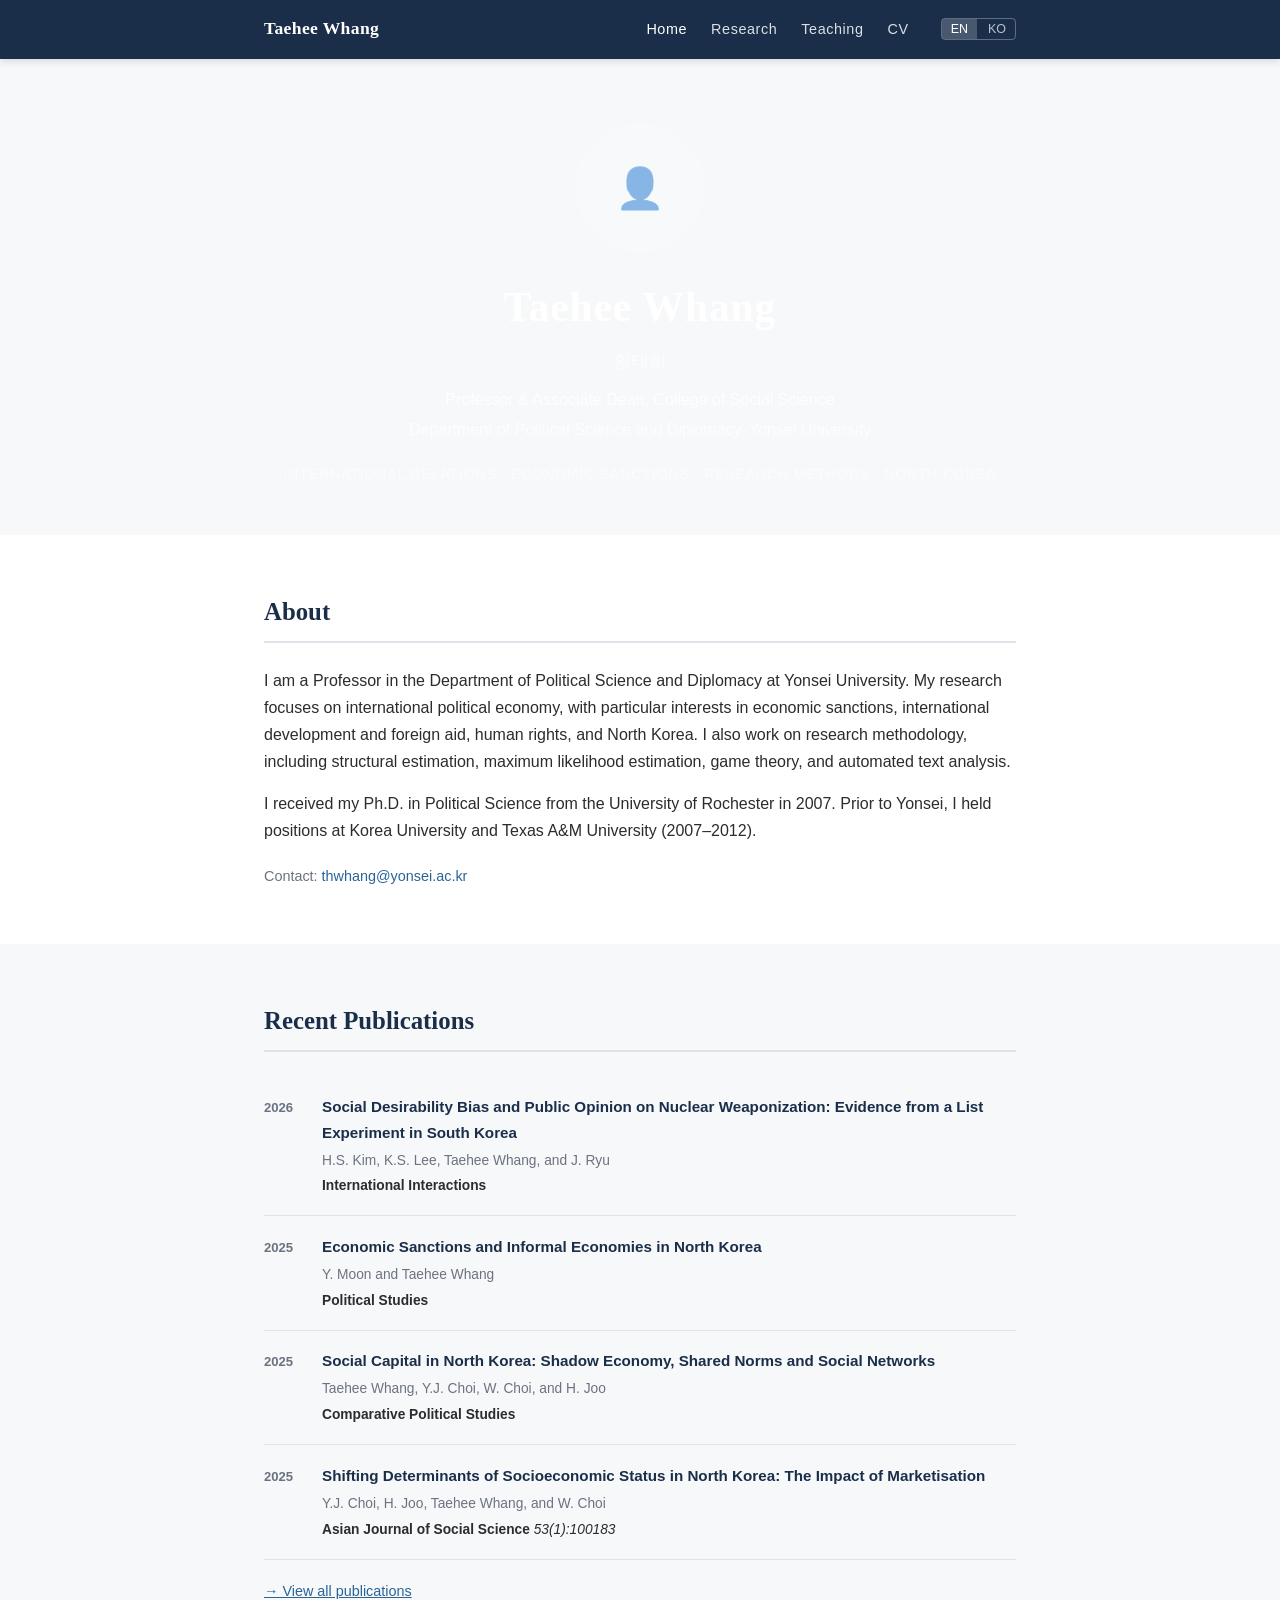
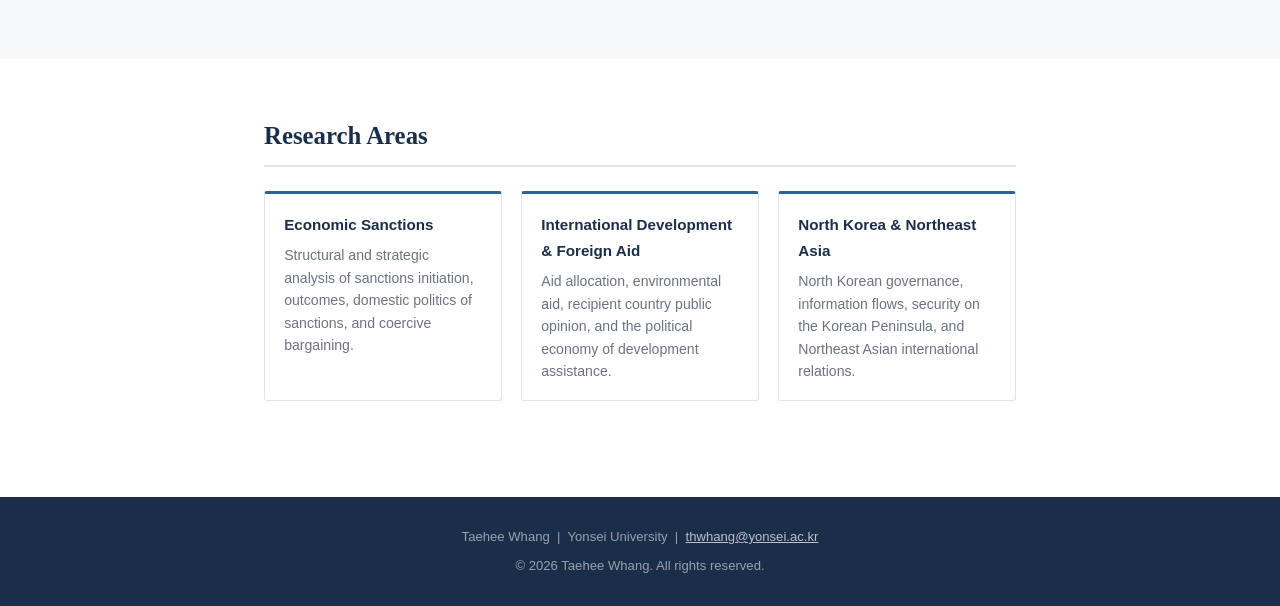
==== index.html @ 81ec9a00 "Initial commit: personal academic homepage" ====
<!DOCTYPE html>
<html lang="en">
<head>
  <meta charset="UTF-8" />
  <meta name="viewport" content="width=device-width, initial-scale=1.0" />
  <title>Taehee Whang | 황태희</title>
  <meta name="description" content="Taehee Whang — Associate Professor, Yonsei University. Research in economic sanctions, international development, and North Korea." />
  <link rel="stylesheet" href="css/style.css" />
</head>
<body>

<!-- HEADER -->
<header>
  <div class="container">
    <a class="site-name" href="index.html">Taehee Whang</a>
    <nav>
      <a href="index.html" class="active"
         data-en="Home" data-ko="홈">Home</a>
      <a href="research.html"
         data-en="Research" data-ko="연구">Research</a>
      <a href="teaching.html"
         data-en="Teaching" data-ko="강의">Teaching</a>
      <a href="cv.html"
         data-en="CV" data-ko="CV">CV</a>
      <div class="lang-toggle">
        <button class="lang-btn active" data-lang="en">EN</button>
        <button class="lang-btn" data-lang="ko">KO</button>
      </div>
    </nav>
  </div>
</header>

<!-- HERO -->
<section class="hero">
  <div class="container">
    <img class="hero-photo"
         src="https://fis.yonsei.ac.kr/profileImg/thumb_faba724e2a441b94d15f805f0c31ef0d.png"
         alt="Taehee Whang"
         onerror="this.style.display='none';this.nextElementSibling.style.display='flex';" />
    <div class="hero-photo-placeholder" style="display:none;">👤</div>
    <h1 data-en="Taehee Whang" data-ko="황태희">Taehee Whang</h1>
    <p class="name-sub" data-en="황태희" data-ko="Taehee Whang">황태희</p>
    <p class="position"
       data-en="Professor &amp; Associate Dean, College of Social Science"
       data-ko="교수 · 사회과학대학 부학장">Professor &amp; Associate Dean, College of Social Science</p>
    <p class="university"
       data-en="Department of Political Science and Diplomacy, Yonsei University"
       data-ko="연세대학교 정치외교학과">Department of Political Science and Diplomacy, Yonsei University</p>
    <p class="tagline"
       data-en="International Relations · Economic Sanctions · Research Methods · North Korea"
       data-ko="국제관계론 · 경제제재 · 연구방법론 · 북한">
       International Relations · Economic Sanctions · Research Methods · North Korea
    </p>
  </div>
</section>

<!-- ABOUT -->
<section id="about">
  <div class="container">
    <h2 data-en="About" data-ko="소개">About</h2>
    <div class="about-text">
      <p data-en="I am a Professor in the Department of Political Science and Diplomacy at Yonsei University. My research focuses on international political economy, with particular interests in economic sanctions, international development and foreign aid, human rights, and North Korea. I also work on research methodology, including structural estimation, maximum likelihood estimation, game theory, and automated text analysis."
         data-ko="연세대학교 정치외교학과 교수입니다. 주요 연구 분야는 국제정치경제로, 경제제재, 국제개발과 대외원조, 인권, 그리고 북한 문제에 집중합니다. 연구방법론 측면에서는 구조적 추정, 최대우도법, 게임이론, 자동화 텍스트 분석 등을 활용합니다.">
        I am a Professor in the Department of Political Science and Diplomacy at Yonsei University. My research focuses on international political economy, with particular interests in economic sanctions, international development and foreign aid, human rights, and North Korea. I also work on research methodology, including structural estimation, maximum likelihood estimation, game theory, and automated text analysis.
      </p>
      <p data-en="I received my Ph.D. in Political Science from the University of Rochester in 2007. Prior to Yonsei, I held positions at Korea University and Texas A&amp;M University (2007–2012)."
         data-ko="2007년 로체스터대학교에서 정치학 박사학위를 취득하였습니다. 연세대 부임 전에는 고려대학교와 텍사스A&amp;M 대학교(2007–2012)에서 교수직을 역임하였습니다.">
        I received my Ph.D. in Political Science from the University of Rochester in 2007. Prior to Yonsei, I held positions at Korea University and Texas A&amp;M University (2007–2012).
      </p>
    </div>
    <p class="contact-line">
      <span data-en="Contact:" data-ko="연락처:">Contact:</span>
      <a href="mailto:thwhang@yonsei.ac.kr">thwhang@yonsei.ac.kr</a>
    </p>
  </div>
</section>

<!-- RECENT PUBLICATIONS (preview) -->
<section id="publications-preview">
  <div class="container">
    <h2 data-en="Recent Publications" data-ko="최근 논문">Recent Publications</h2>
    <ul class="pub-list" id="recent-pubs"></ul>
    <p style="margin-top:1.2rem; font-size:0.9rem;">
      <a href="research.html" style="color:var(--accent);"
         data-en="→ View all publications"
         data-ko="→ 전체 논문 보기">→ View all publications</a>
    </p>
  </div>
</section>

<!-- RESEARCH AREAS (brief) -->
<section id="interests">
  <div class="container">
    <h2 data-en="Research Areas" data-ko="연구 분야">Research Areas</h2>
    <div class="research-areas" id="area-cards"></div>
  </div>
</section>

<!-- FOOTER -->
<footer>
  <div class="container">
    <p>Taehee Whang &nbsp;|&nbsp; Yonsei University &nbsp;|&nbsp;
       <a href="mailto:thwhang@yonsei.ac.kr">thwhang@yonsei.ac.kr</a></p>
    <p style="margin-top:0.4rem;">
      &copy; <span id="year"></span> Taehee Whang. All rights reserved.
    </p>
  </div>
</footer>

<script src="data/publications.js"></script>
<script src="data/content.js"></script>
<script src="js/lang.js"></script>
<script>
  document.getElementById('year').textContent = new Date().getFullYear();

  function renderPublications() {
    const c = content[currentLang];
    const recent = publications
      .filter(p => p.type === 'article')
      .sort((a, b) => b.year - a.year)
      .slice(0, 4);

    document.getElementById('recent-pubs').innerHTML = recent.map(p => `
      <li class="pub-item">
        <span class="pub-year">${p.year}</span>
        <div class="pub-body">
          <div class="pub-title">${p.title}</div>
          <div class="pub-authors">${p.authors}</div>
          <div class="pub-venue"><em>${p.journal}</em>${p.volume ? ' ' + p.volume : ''}${p.pages ? ':' + p.pages : ''}</div>
        </div>
      </li>`).join('');
  }

  function renderResearch() {
    const c = content[currentLang];
    document.getElementById('area-cards').innerHTML = c.research.areas.map(a => `
      <div class="area-card">
        <h3>${a.title}</h3>
        <p>${a.desc}</p>
      </div>`).join('');
  }
</script>
</body>
</html>
---- css/style.css ----
/* ===== RESET & BASE ===== */
*, *::before, *::after { box-sizing: border-box; margin: 0; padding: 0; }

:root {
  --navy: #1a2e4a;
  --accent: #2a6496;
  --light-gray: #f7f8fa;
  --border: #e0e4ea;
  --text: #2c2c2c;
  --muted: #6b7280;
  --max-w: 800px;
  --serif: "Georgia", "Times New Roman", serif;
  --sans: "Helvetica Neue", Arial, sans-serif;
}

html { scroll-behavior: smooth; }

body {
  font-family: var(--sans);
  color: var(--text);
  line-height: 1.7;
  background: #fff;
  font-size: 16px;
}

/* ===== LAYOUT ===== */
.container {
  max-width: var(--max-w);
  margin: 0 auto;
  padding: 0 1.5rem;
}

section { padding: 3.5rem 0; }

section:nth-child(even) { background: var(--light-gray); }

/* ===== HEADER / NAV ===== */
header {
  position: sticky;
  top: 0;
  z-index: 100;
  background: var(--navy);
  color: #fff;
  padding: 0.9rem 0;
  box-shadow: 0 2px 8px rgba(0,0,0,0.15);
}

header .container {
  display: flex;
  justify-content: space-between;
  align-items: center;
  flex-wrap: wrap;
  gap: 0.5rem;
}

.site-name {
  font-family: var(--serif);
  font-size: 1.1rem;
  font-weight: bold;
  color: #fff;
  text-decoration: none;
  letter-spacing: 0.02em;
}

nav { display: flex; align-items: center; gap: 1.5rem; flex-wrap: wrap; }

nav a {
  color: rgba(255,255,255,0.85);
  text-decoration: none;
  font-size: 0.9rem;
  letter-spacing: 0.04em;
  transition: color 0.2s;
}

nav a:hover, nav a.active { color: #fff; }

.lang-toggle {
  display: flex;
  gap: 2px;
  border: 1px solid rgba(255,255,255,0.3);
  border-radius: 4px;
  overflow: hidden;
  margin-left: 0.5rem;
}

.lang-btn {
  background: transparent;
  border: none;
  color: rgba(255,255,255,0.7);
  font-size: 0.78rem;
  padding: 3px 9px;
  cursor: pointer;
  transition: background 0.2s, color 0.2s;
}

.lang-btn.active {
  background: rgba(255,255,255,0.2);
  color: #fff;
}

/* ===== HERO ===== */
.hero {
  background: var(--navy);
  color: #fff;
  padding: 4rem 0 3rem;
  text-align: center;
}

.hero h1 {
  font-family: var(--serif);
  font-size: 2.6rem;
  font-weight: bold;
  letter-spacing: 0.02em;
  margin-bottom: 0.25rem;
}

.hero .name-sub {
  font-size: 1.1rem;
  color: rgba(255,255,255,0.65);
  margin-bottom: 0.6rem;
}

.hero .position {
  font-size: 1rem;
  color: rgba(255,255,255,0.85);
  margin-bottom: 0.2rem;
}

.hero .university {
  font-size: 1rem;
  color: rgba(255,255,255,0.75);
  margin-bottom: 1.2rem;
}

.hero .tagline {
  font-size: 0.88rem;
  color: rgba(255,255,255,0.6);
  letter-spacing: 0.06em;
  text-transform: uppercase;
}

.hero-photo {
  width: 130px;
  height: 130px;
  border-radius: 50%;
  object-fit: cover;
  border: 3px solid rgba(255,255,255,0.3);
  margin-bottom: 1.2rem;
}

.hero-photo-placeholder {
  width: 130px;
  height: 130px;
  border-radius: 50%;
  background: rgba(255,255,255,0.15);
  display: flex;
  align-items: center;
  justify-content: center;
  margin: 0 auto 1.2rem;
  font-size: 2.5rem;
  color: rgba(255,255,255,0.5);
}

/* ===== SECTION HEADINGS ===== */
h2 {
  font-family: var(--serif);
  font-size: 1.55rem;
  color: var(--navy);
  margin-bottom: 1.5rem;
  padding-bottom: 0.5rem;
  border-bottom: 2px solid var(--border);
}

h3 {
  font-size: 1.05rem;
  color: var(--navy);
  margin-bottom: 0.5rem;
}

/* ===== ABOUT ===== */
.about-text p { margin-bottom: 0.9rem; color: var(--text); }

.contact-line {
  margin-top: 1.2rem;
  font-size: 0.9rem;
  color: var(--muted);
}

.contact-line a { color: var(--accent); text-decoration: none; }
.contact-line a:hover { text-decoration: underline; }

/* ===== RESEARCH AREAS ===== */
.research-areas {
  display: grid;
  grid-template-columns: repeat(auto-fit, minmax(220px, 1fr));
  gap: 1.2rem;
  margin: 1.5rem 0 2.5rem;
}

.area-card {
  background: #fff;
  border: 1px solid var(--border);
  border-top: 3px solid var(--accent);
  padding: 1.1rem 1.2rem;
  border-radius: 3px;
}

.area-card h3 { font-size: 0.95rem; margin-bottom: 0.4rem; }

.area-card p { font-size: 0.88rem; color: var(--muted); line-height: 1.6; }

/* ===== PUBLICATIONS ===== */
.pub-filters {
  display: flex;
  gap: 0.5rem;
  margin-bottom: 1.5rem;
  flex-wrap: wrap;
}

.filter-btn {
  background: var(--light-gray);
  border: 1px solid var(--border);
  padding: 4px 14px;
  border-radius: 20px;
  font-size: 0.85rem;
  cursor: pointer;
  color: var(--muted);
  transition: all 0.15s;
}

.filter-btn.active, .filter-btn:hover {
  background: var(--accent);
  border-color: var(--accent);
  color: #fff;
}

.pub-list { list-style: none; }

.pub-item {
  padding: 1.1rem 0;
  border-bottom: 1px solid var(--border);
  display: flex;
  gap: 1rem;
  align-items: flex-start;
}

.pub-year {
  min-width: 42px;
  font-size: 0.82rem;
  color: var(--muted);
  font-weight: bold;
  padding-top: 3px;
}

.pub-body { flex: 1; }

.pub-title {
  font-size: 0.95rem;
  color: var(--navy);
  font-weight: 600;
  margin-bottom: 0.2rem;
}

.pub-authors {
  font-size: 0.86rem;
  color: var(--muted);
  margin-bottom: 0.15rem;
}

.pub-venue {
  font-size: 0.86rem;
  color: var(--text);
  font-style: italic;
}

.pub-venue em { font-style: normal; font-weight: 600; }

.pub-links { margin-top: 0.4rem; }

.pub-link {
  font-size: 0.78rem;
  color: var(--accent);
  text-decoration: none;
  margin-right: 0.7rem;
  border: 1px solid var(--accent);
  padding: 1px 7px;
  border-radius: 3px;
  transition: all 0.15s;
}

.pub-link:hover {
  background: var(--accent);
  color: #fff;
}

.pub-badge {
  display: inline-block;
  font-size: 0.72rem;
  padding: 1px 7px;
  border-radius: 3px;
  margin-left: 0.4rem;
  vertical-align: middle;
}

.badge-working {
  background: #fff3cd;
  color: #856404;
  border: 1px solid #ffc107;
}

.badge-korean {
  background: #e8f4fd;
  color: #1a5276;
  border: 1px solid #85c1e9;
}

/* ===== TEACHING ===== */
.course-group { margin-bottom: 2rem; }

.course-level {
  font-size: 0.78rem;
  font-weight: bold;
  text-transform: uppercase;
  letter-spacing: 0.08em;
  color: var(--accent);
  margin-bottom: 0.6rem;
}

.course-list { list-style: none; }

.course-list li {
  padding: 0.45rem 0;
  border-bottom: 1px solid var(--border);
  font-size: 0.93rem;
  color: var(--text);
}

.course-list li:last-child { border-bottom: none; }

/* ===== CV PAGE ===== */
.cv-section { margin-bottom: 2.5rem; }

.cv-section h3 {
  font-size: 0.78rem;
  font-weight: bold;
  text-transform: uppercase;
  letter-spacing: 0.08em;
  color: var(--accent);
  margin-bottom: 1rem;
}

.cv-entry {
  display: flex;
  gap: 1.2rem;
  padding: 0.55rem 0;
  border-bottom: 1px solid var(--border);
  font-size: 0.92rem;
}

.cv-entry:last-child { border-bottom: none; }

.cv-period {
  min-width: 80px;
  color: var(--muted);
  font-size: 0.85rem;
  padding-top: 2px;
}

.cv-detail { flex: 1; }

.cv-role { font-weight: 600; color: var(--navy); }

.cv-place { color: var(--muted); font-size: 0.87rem; }

.cv-download-btn {
  display: inline-block;
  background: var(--accent);
  color: #fff;
  padding: 0.6rem 1.4rem;
  border-radius: 3px;
  text-decoration: none;
  font-size: 0.9rem;
  margin-bottom: 2rem;
  transition: background 0.15s;
}

.cv-download-btn:hover { background: var(--navy); }

/* ===== PAGE HERO (inner pages) ===== */
.page-hero {
  background: var(--navy);
  color: #fff;
  padding: 2rem 0;
  text-align: center;
}

.page-hero h1 {
  font-family: var(--serif);
  font-size: 1.8rem;
  font-weight: bold;
}

/* ===== FOOTER ===== */
footer {
  background: var(--navy);
  color: rgba(255,255,255,0.55);
  text-align: center;
  padding: 1.8rem 0;
  font-size: 0.82rem;
}

footer a { color: rgba(255,255,255,0.7); }

/* ===== RESPONSIVE ===== */
@media (max-width: 600px) {
  .hero h1 { font-size: 1.9rem; }
  header .container { flex-direction: column; align-items: flex-start; }
  nav { gap: 1rem; }
  .pub-item { flex-direction: column; gap: 0.3rem; }
  .pub-year { min-width: auto; }
}
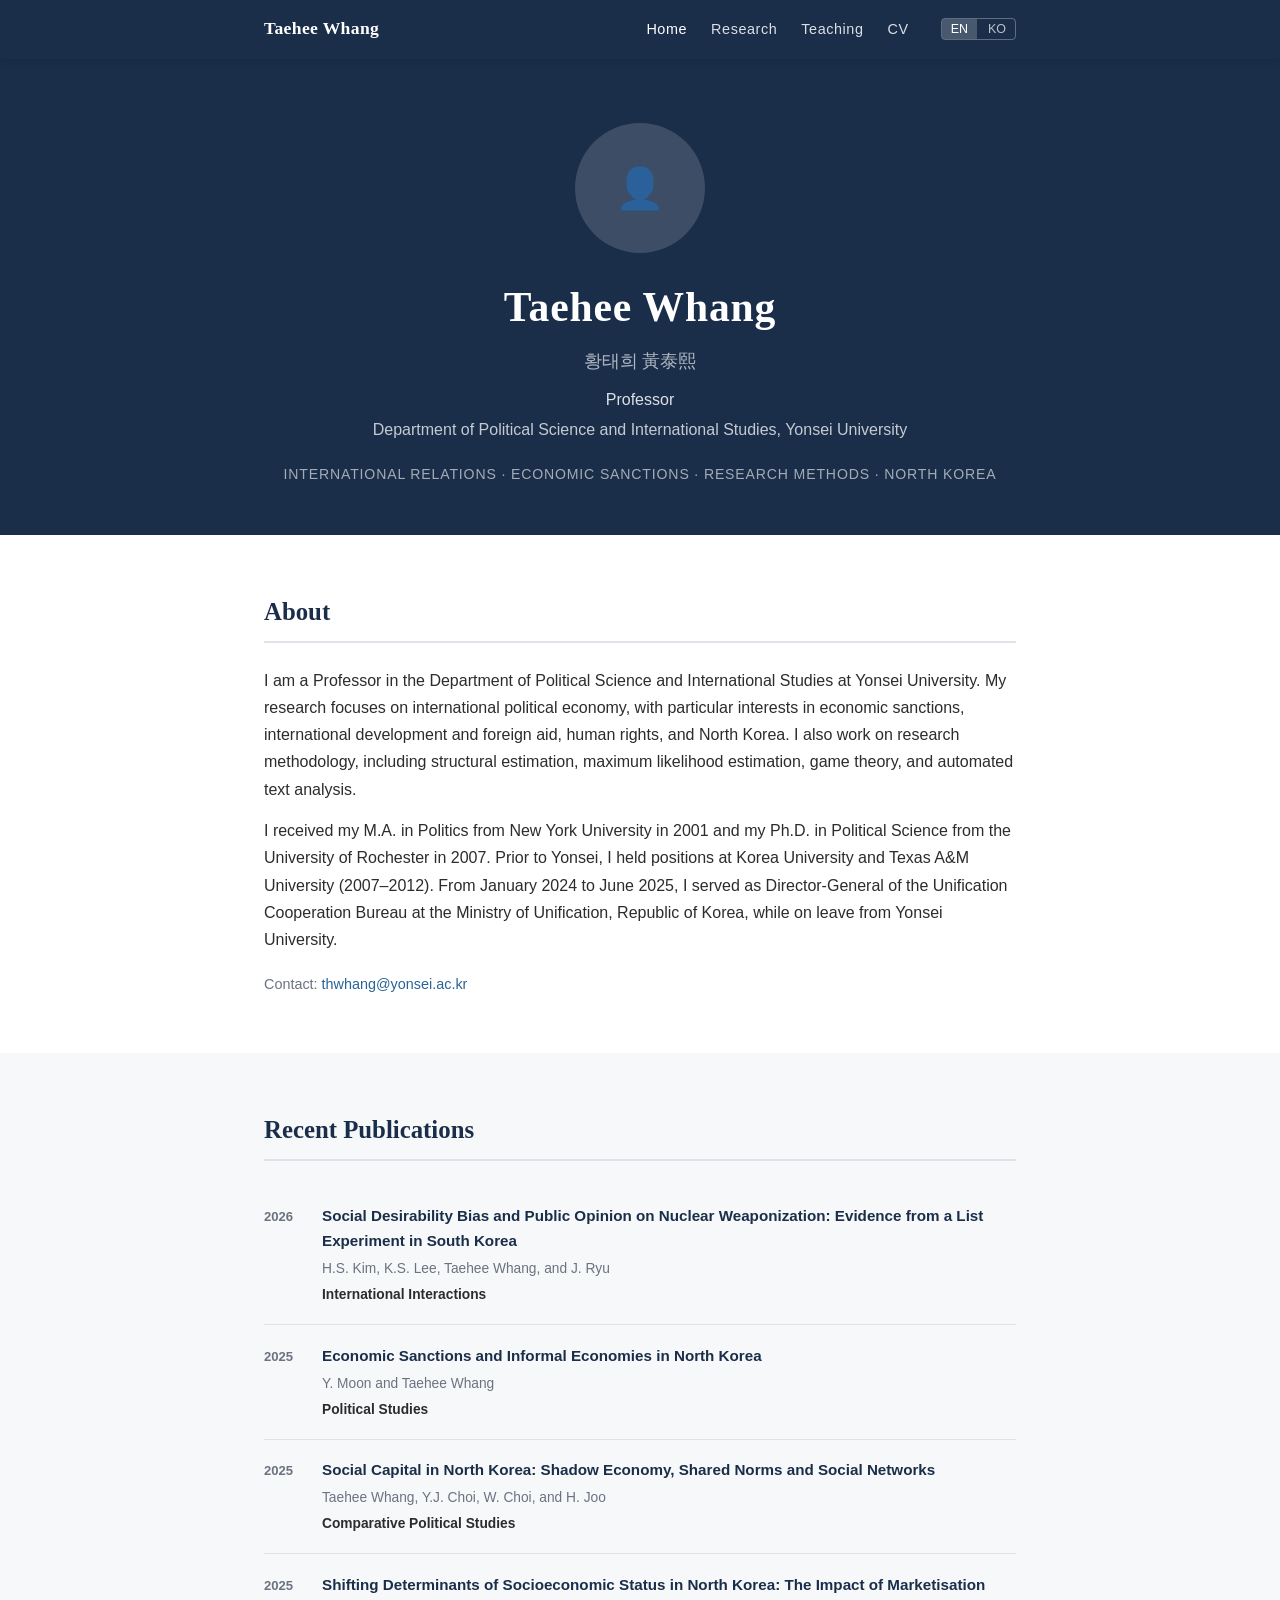
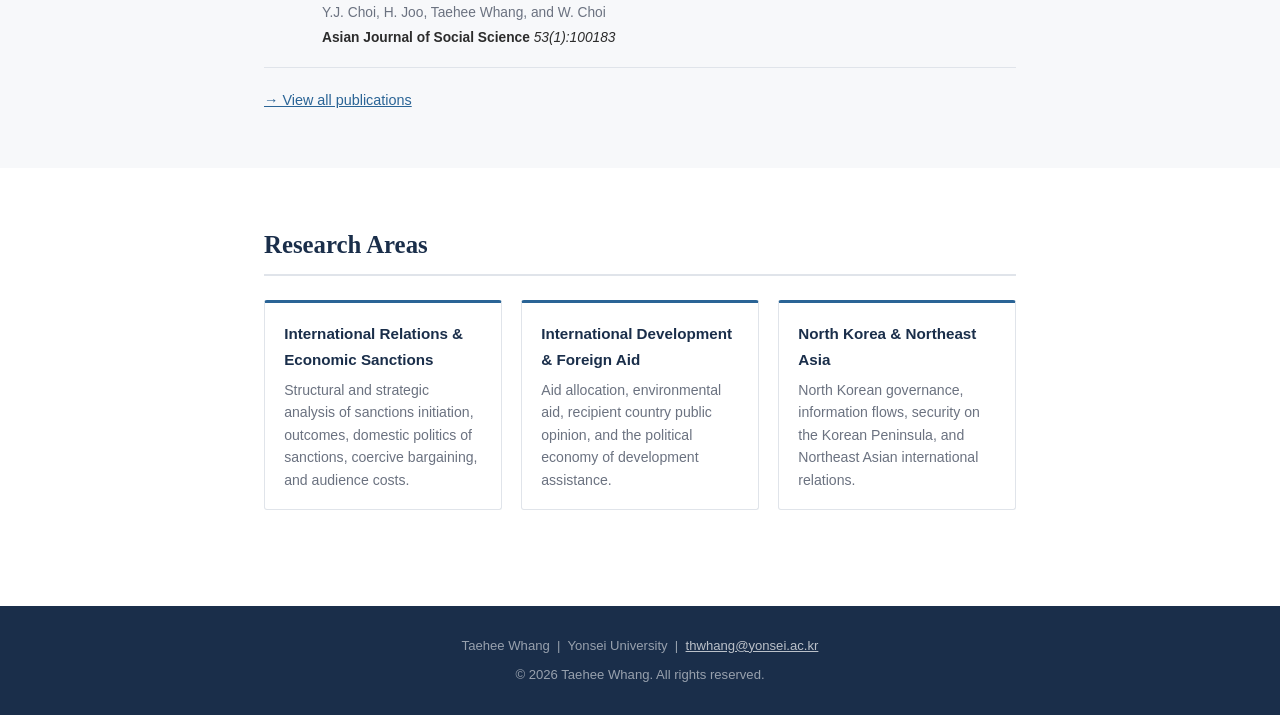
==== commit e9c0158c: "Update homepage content and fix hero visibility" ====
--- a/index.html
+++ b/index.html
@@ -38,17 +38,17 @@
          alt="Taehee Whang"
          onerror="this.style.display='none';this.nextElementSibling.style.display='flex';" />
     <div class="hero-photo-placeholder" style="display:none;">👤</div>
-    <h1 data-en="Taehee Whang" data-ko="황태희">Taehee Whang</h1>
-    <p class="name-sub" data-en="황태희" data-ko="Taehee Whang">황태희</p>
+    <h1 data-en="Taehee Whang" data-ko="황태희 黃泰熙">Taehee Whang</h1>
+    <p class="name-sub" data-en="황태희 黃泰熙" data-ko="Taehee Whang">황태희 黃泰熙</p>
     <p class="position"
-       data-en="Professor &amp; Associate Dean, College of Social Science"
-       data-ko="교수 · 사회과학대학 부학장">Professor &amp; Associate Dean, College of Social Science</p>
+       data-en="Professor"
+       data-ko="교수">Professor</p>
     <p class="university"
-       data-en="Department of Political Science and Diplomacy, Yonsei University"
-       data-ko="연세대학교 정치외교학과">Department of Political Science and Diplomacy, Yonsei University</p>
+       data-en="Department of Political Science and International Studies, Yonsei University"
+       data-ko="연세대학교 정치외교학과">Department of Political Science and International Studies, Yonsei University</p>
     <p class="tagline"
        data-en="International Relations · Economic Sanctions · Research Methods · North Korea"
-       data-ko="국제관계론 · 경제제재 · 연구방법론 · 북한">
+       data-ko="국제정치 · 경제제재 · 연구방법론 · 북한과 통일">
        International Relations · Economic Sanctions · Research Methods · North Korea
     </p>
   </div>
@@ -59,13 +59,13 @@
   <div class="container">
     <h2 data-en="About" data-ko="소개">About</h2>
     <div class="about-text">
-      <p data-en="I am a Professor in the Department of Political Science and Diplomacy at Yonsei University. My research focuses on international political economy, with particular interests in economic sanctions, international development and foreign aid, human rights, and North Korea. I also work on research methodology, including structural estimation, maximum likelihood estimation, game theory, and automated text analysis."
-         data-ko="연세대학교 정치외교학과 교수입니다. 주요 연구 분야는 국제정치경제로, 경제제재, 국제개발과 대외원조, 인권, 그리고 북한 문제에 집중합니다. 연구방법론 측면에서는 구조적 추정, 최대우도법, 게임이론, 자동화 텍스트 분석 등을 활용합니다.">
-        I am a Professor in the Department of Political Science and Diplomacy at Yonsei University. My research focuses on international political economy, with particular interests in economic sanctions, international development and foreign aid, human rights, and North Korea. I also work on research methodology, including structural estimation, maximum likelihood estimation, game theory, and automated text analysis.
+      <p data-en="I am a Professor in the Department of Political Science and International Studies at Yonsei University. My research focuses on international political economy, with particular interests in economic sanctions, international development and foreign aid, human rights, and North Korea. I also work on research methodology, including structural estimation, maximum likelihood estimation, game theory, and automated text analysis."
+         data-ko="연세대학교 정치외교학과 교수입니다. 주요 연구 분야는 국제정치로, 경제제재, 국제개발과 대외원조, 인권, 그리고 북한 문제에 집중합니다. 연구방법론 측면에서는 구조적 추정, 최대우도법, 게임이론, 자동화 텍스트 분석 등을 활용합니다.">
+        I am a Professor in the Department of Political Science and International Studies at Yonsei University. My research focuses on international political economy, with particular interests in economic sanctions, international development and foreign aid, human rights, and North Korea. I also work on research methodology, including structural estimation, maximum likelihood estimation, game theory, and automated text analysis.
       </p>
-      <p data-en="I received my Ph.D. in Political Science from the University of Rochester in 2007. Prior to Yonsei, I held positions at Korea University and Texas A&amp;M University (2007–2012)."
-         data-ko="2007년 로체스터대학교에서 정치학 박사학위를 취득하였습니다. 연세대 부임 전에는 고려대학교와 텍사스A&amp;M 대학교(2007–2012)에서 교수직을 역임하였습니다.">
-        I received my Ph.D. in Political Science from the University of Rochester in 2007. Prior to Yonsei, I held positions at Korea University and Texas A&amp;M University (2007–2012).
+      <p data-en="I received my M.A. in Politics from New York University in 2001 and my Ph.D. in Political Science from the University of Rochester in 2007. Prior to Yonsei, I held positions at Korea University and Texas A&amp;M University (2007–2012). From January 2024 to June 2025, I served as Director-General of the Unification Cooperation Bureau at the Ministry of Unification, Republic of Korea, while on leave from Yonsei University."
+         data-ko="2001년 뉴욕대학교에서 정치학 석사, 2007년 로체스터대학교에서 정치학 박사학위를 취득하였습니다. 연세대 부임 전에는 고려대학교와 텍사스A&amp;M 대학교(2007–2012)에서 교수직을 역임하였습니다. 2024년 1월부터 2025년 6월까지 연세대학교를 휴직하고 통일부 통일협력국장으로 재직하였습니다.">
+        I received my M.A. in Politics from New York University in 2001 and my Ph.D. in Political Science from the University of Rochester in 2007. Prior to Yonsei, I held positions at Korea University and Texas A&amp;M University (2007–2012). From January 2024 to June 2025, I served as Director-General of the Unification Cooperation Bureau at the Ministry of Unification, Republic of Korea, while on leave from Yonsei University.
       </p>
     </div>
     <p class="contact-line">
--- a/css/style.css
+++ b/css/style.css
@@ -32,7 +32,7 @@
 
 section { padding: 3.5rem 0; }
 
-section:nth-child(even) { background: var(--light-gray); }
+section:nth-child(even):not(.hero) { background: var(--light-gray); }
 
 /* ===== HEADER / NAV ===== */
 header {
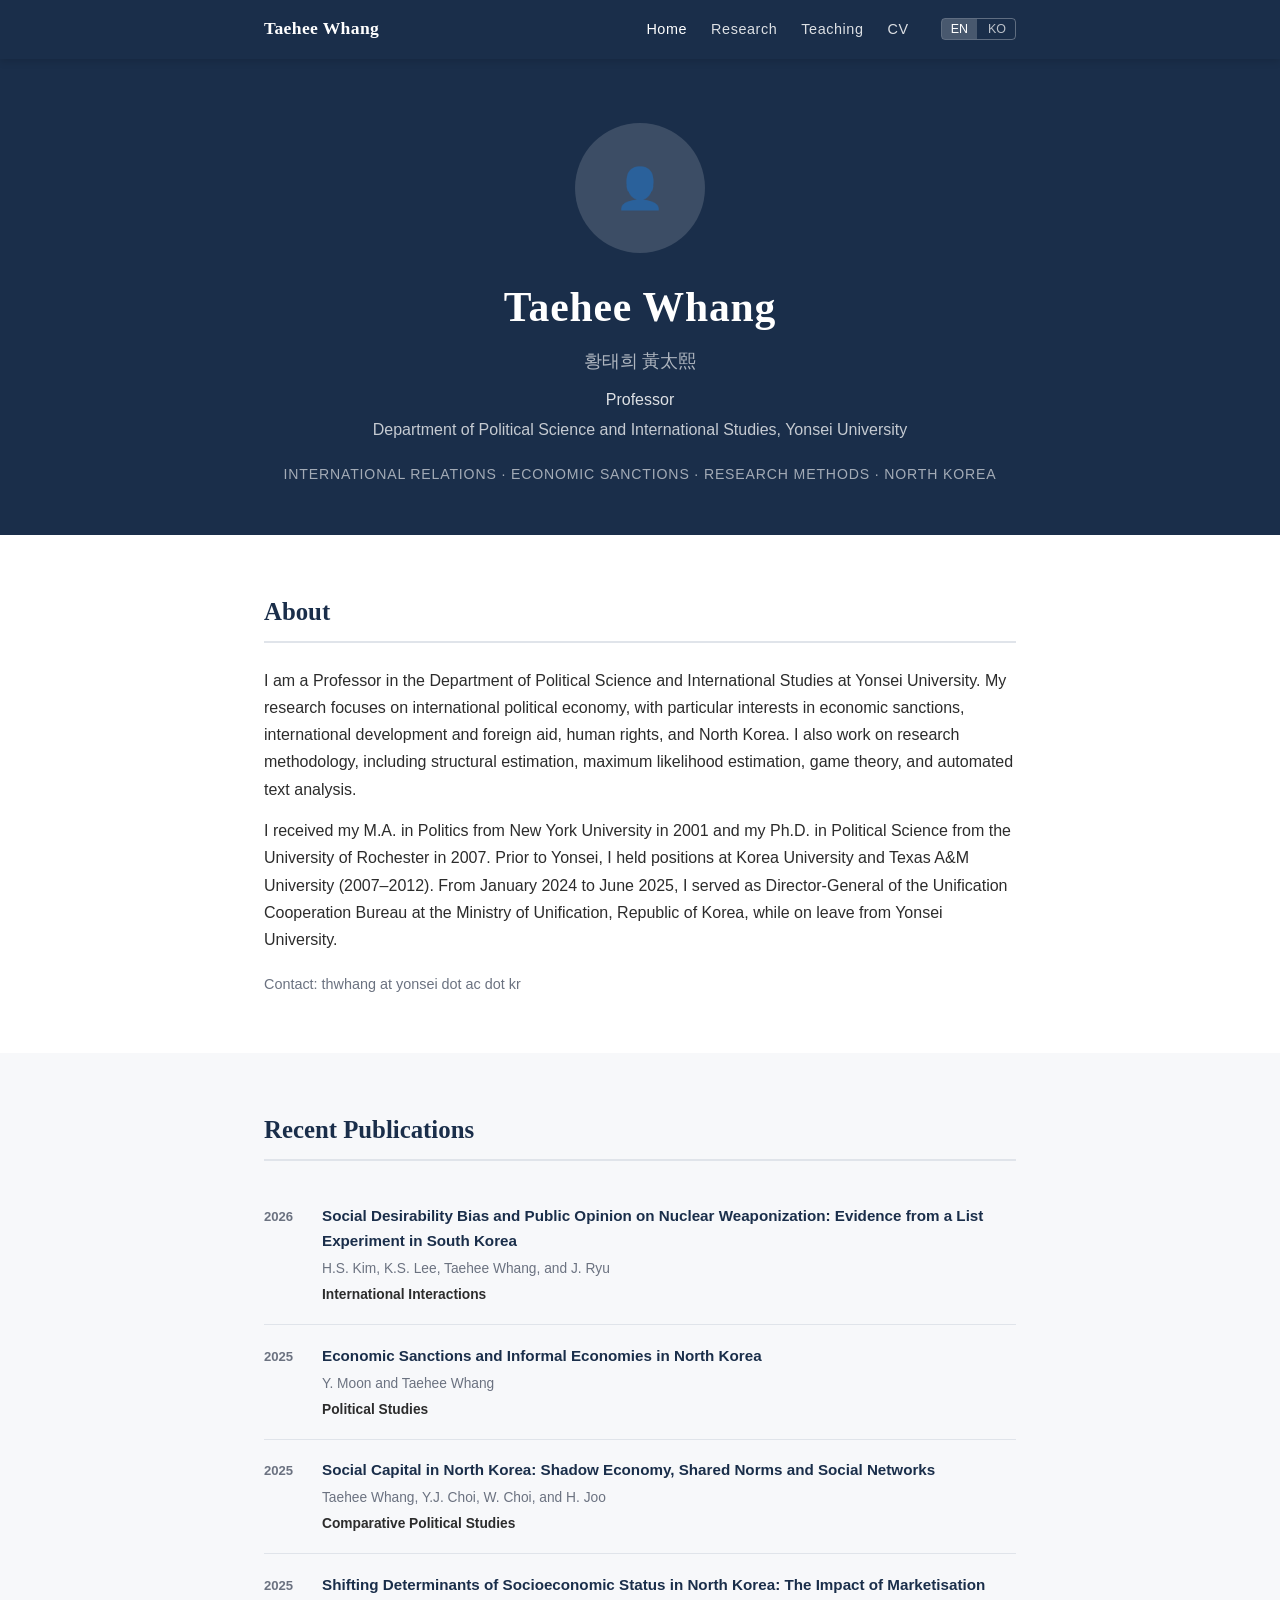
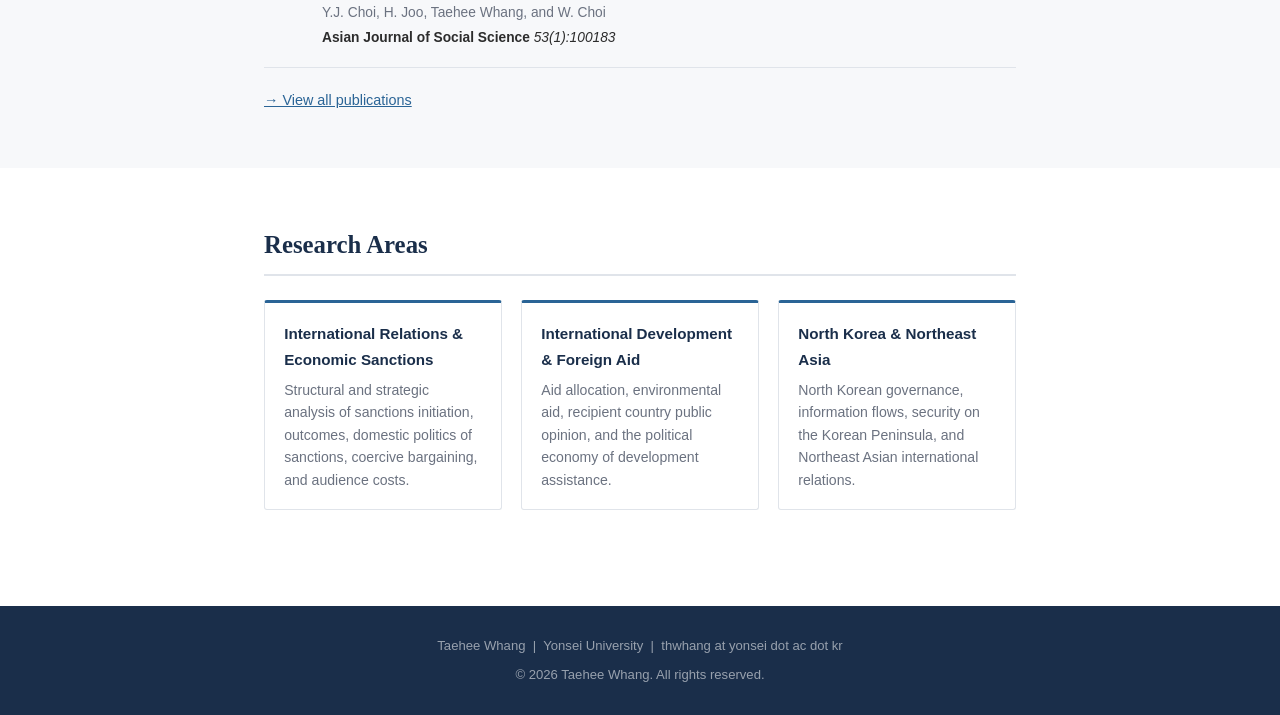
==== commit d6ceb786: "Fix Chinese character and update email display format" ====
--- a/index.html
+++ b/index.html
@@ -38,8 +38,8 @@
          alt="Taehee Whang"
          onerror="this.style.display='none';this.nextElementSibling.style.display='flex';" />
     <div class="hero-photo-placeholder" style="display:none;">👤</div>
-    <h1 data-en="Taehee Whang" data-ko="황태희 黃泰熙">Taehee Whang</h1>
-    <p class="name-sub" data-en="황태희 黃泰熙" data-ko="Taehee Whang">황태희 黃泰熙</p>
+    <h1 data-en="Taehee Whang" data-ko="황태희 黃太熙">Taehee Whang</h1>
+    <p class="name-sub" data-en="황태희 黃太熙" data-ko="Taehee Whang">황태희 黃太熙</p>
     <p class="position"
        data-en="Professor"
        data-ko="교수">Professor</p>
@@ -70,7 +70,7 @@
     </div>
     <p class="contact-line">
       <span data-en="Contact:" data-ko="연락처:">Contact:</span>
-      <a href="mailto:thwhang@yonsei.ac.kr">thwhang@yonsei.ac.kr</a>
+      thwhang at yonsei dot ac dot kr
     </p>
   </div>
 </section>
@@ -100,7 +100,7 @@
 <footer>
   <div class="container">
     <p>Taehee Whang &nbsp;|&nbsp; Yonsei University &nbsp;|&nbsp;
-       <a href="mailto:thwhang@yonsei.ac.kr">thwhang@yonsei.ac.kr</a></p>
+       thwhang at yonsei dot ac dot kr</p>
     <p style="margin-top:0.4rem;">
       &copy; <span id="year"></span> Taehee Whang. All rights reserved.
     </p>
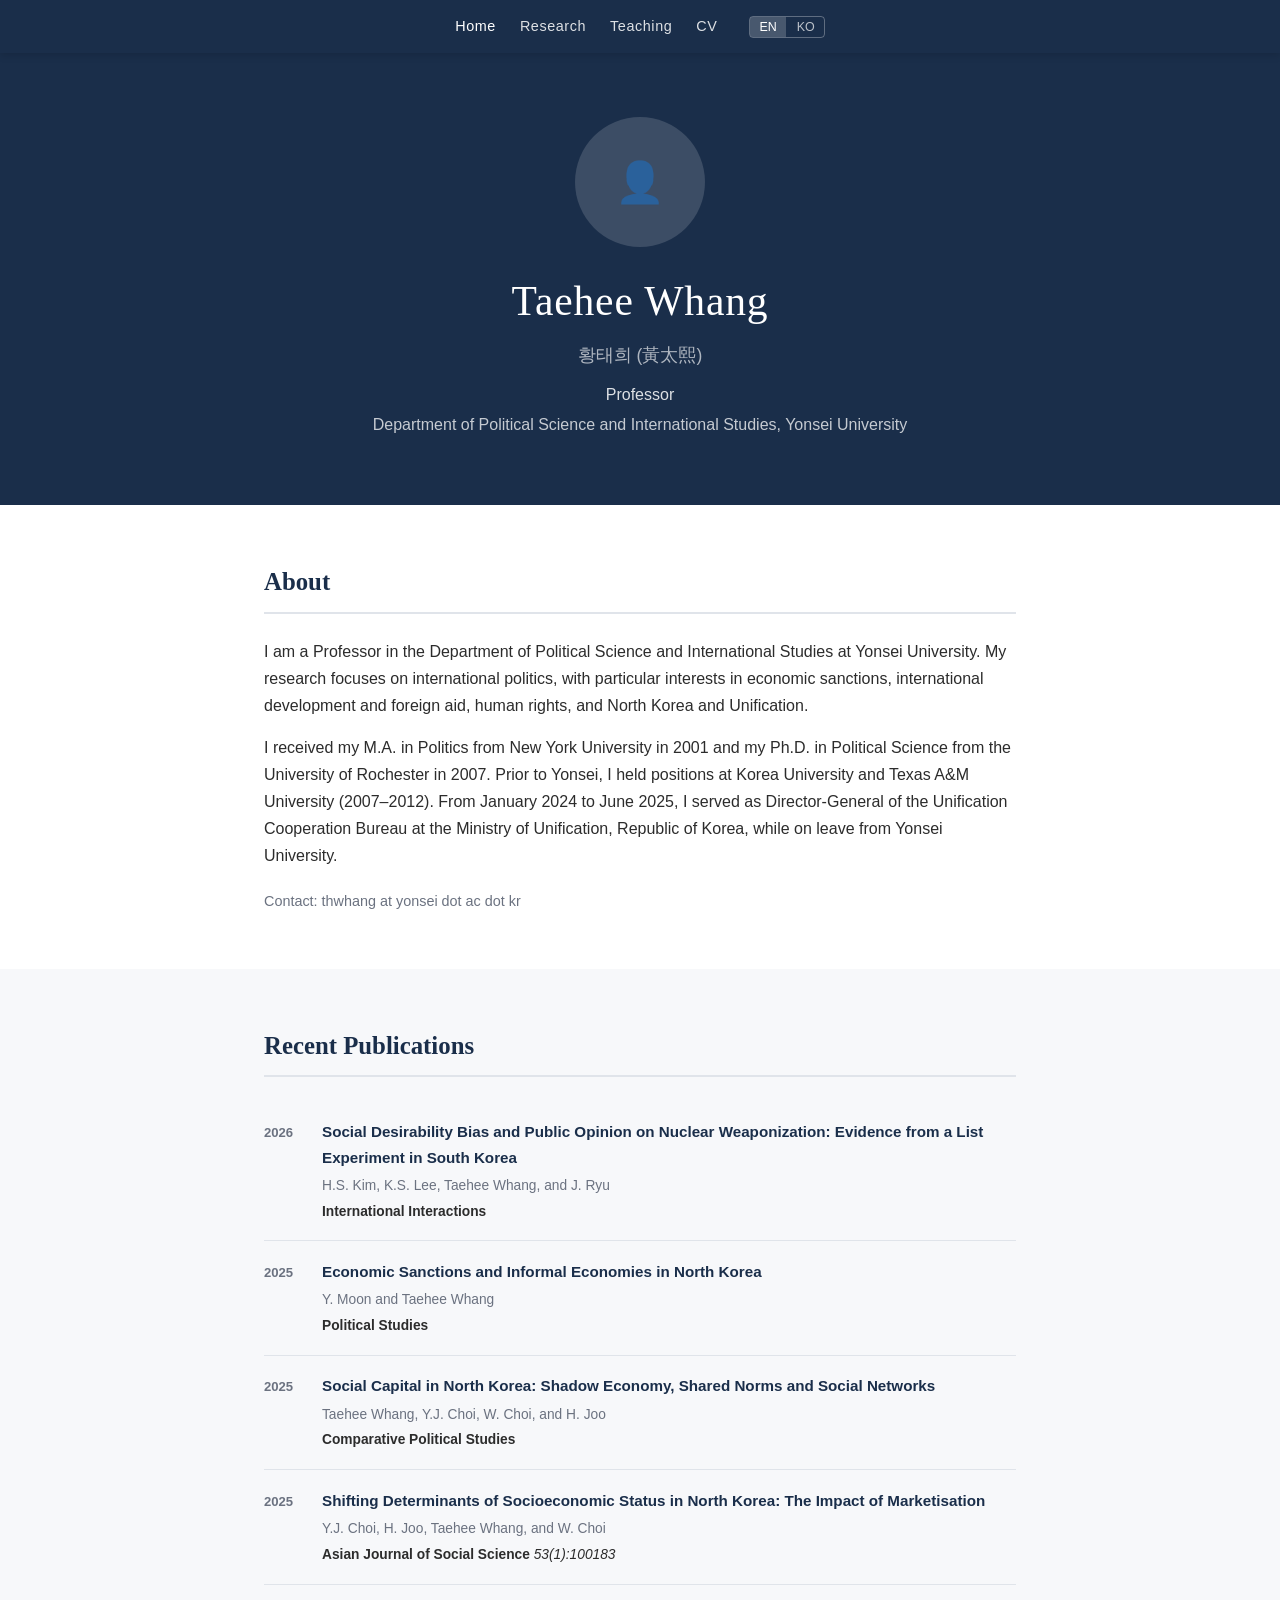
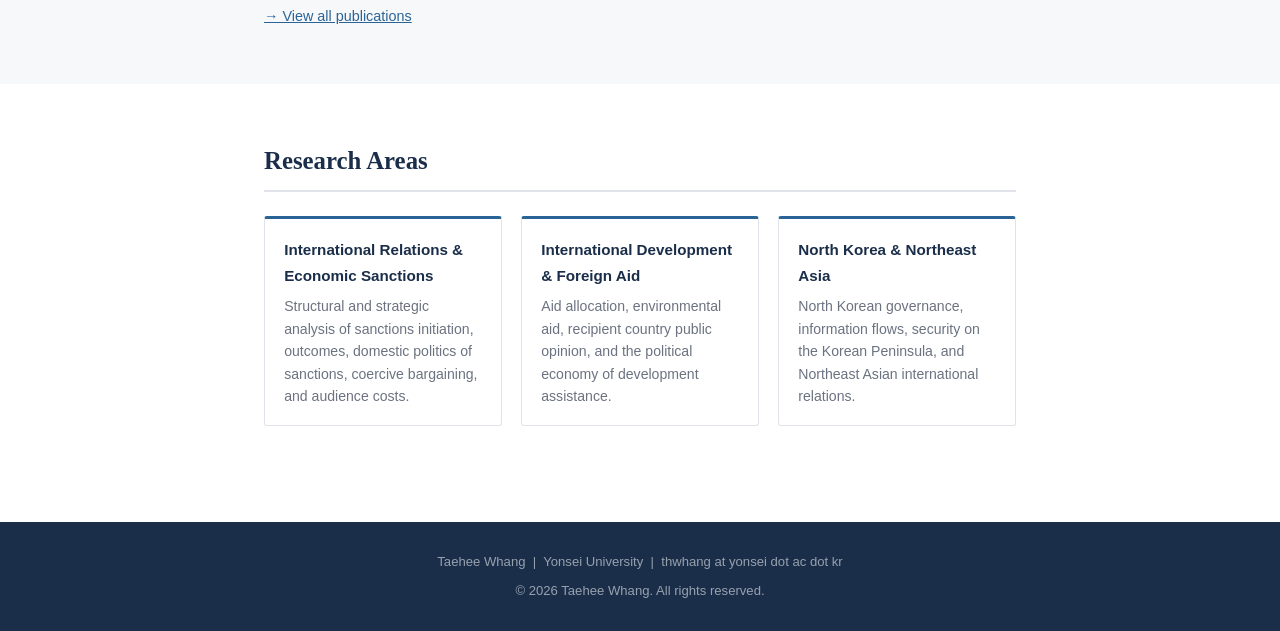
==== commit 10c3eb1a: "UI updates: center nav, fix bio text, remove tagline, resize photo" ====
--- a/index.html
+++ b/index.html
@@ -11,8 +11,7 @@
 
 <!-- HEADER -->
 <header>
-  <div class="container">
-    <a class="site-name" href="index.html">Taehee Whang</a>
+  <div class="container" style="justify-content:center;">
     <nav>
       <a href="index.html" class="active"
          data-en="Home" data-ko="홈">Home</a>
@@ -38,19 +37,14 @@
          alt="Taehee Whang"
          onerror="this.style.display='none';this.nextElementSibling.style.display='flex';" />
     <div class="hero-photo-placeholder" style="display:none;">👤</div>
-    <h1 data-en="Taehee Whang" data-ko="황태희 黃太熙">Taehee Whang</h1>
-    <p class="name-sub" data-en="황태희 黃太熙" data-ko="Taehee Whang">황태희 黃太熙</p>
+    <h1 data-en="Taehee Whang" data-ko="황태희 (黃太熙)">Taehee Whang</h1>
+    <p class="name-sub" data-en="황태희 (黃太熙)" data-ko="Taehee Whang">황태희 (黃太熙)</p>
     <p class="position"
        data-en="Professor"
        data-ko="교수">Professor</p>
     <p class="university"
        data-en="Department of Political Science and International Studies, Yonsei University"
        data-ko="연세대학교 정치외교학과">Department of Political Science and International Studies, Yonsei University</p>
-    <p class="tagline"
-       data-en="International Relations · Economic Sanctions · Research Methods · North Korea"
-       data-ko="국제정치 · 경제제재 · 연구방법론 · 북한과 통일">
-       International Relations · Economic Sanctions · Research Methods · North Korea
-    </p>
   </div>
 </section>
 
@@ -59,9 +53,9 @@
   <div class="container">
     <h2 data-en="About" data-ko="소개">About</h2>
     <div class="about-text">
-      <p data-en="I am a Professor in the Department of Political Science and International Studies at Yonsei University. My research focuses on international political economy, with particular interests in economic sanctions, international development and foreign aid, human rights, and North Korea. I also work on research methodology, including structural estimation, maximum likelihood estimation, game theory, and automated text analysis."
-         data-ko="연세대학교 정치외교학과 교수입니다. 주요 연구 분야는 국제정치로, 경제제재, 국제개발과 대외원조, 인권, 그리고 북한 문제에 집중합니다. 연구방법론 측면에서는 구조적 추정, 최대우도법, 게임이론, 자동화 텍스트 분석 등을 활용합니다.">
-        I am a Professor in the Department of Political Science and International Studies at Yonsei University. My research focuses on international political economy, with particular interests in economic sanctions, international development and foreign aid, human rights, and North Korea. I also work on research methodology, including structural estimation, maximum likelihood estimation, game theory, and automated text analysis.
+      <p data-en="I am a Professor in the Department of Political Science and International Studies at Yonsei University. My research focuses on international politics, with particular interests in economic sanctions, international development and foreign aid, human rights, and North Korea and Unification."
+         data-ko="연세대학교 정치외교학과 교수입니다. 주요 연구 분야는 국제정치로, 경제제재, 국제개발과 대외원조, 인권, 그리고 북한과 통일 문제에 집중합니다.">
+        I am a Professor in the Department of Political Science and International Studies at Yonsei University. My research focuses on international politics, with particular interests in economic sanctions, international development and foreign aid, human rights, and North Korea and Unification.
       </p>
       <p data-en="I received my M.A. in Politics from New York University in 2001 and my Ph.D. in Political Science from the University of Rochester in 2007. Prior to Yonsei, I held positions at Korea University and Texas A&amp;M University (2007–2012). From January 2024 to June 2025, I served as Director-General of the Unification Cooperation Bureau at the Ministry of Unification, Republic of Korea, while on leave from Yonsei University."
          data-ko="2001년 뉴욕대학교에서 정치학 석사, 2007년 로체스터대학교에서 정치학 박사학위를 취득하였습니다. 연세대 부임 전에는 고려대학교와 텍사스A&amp;M 대학교(2007–2012)에서 교수직을 역임하였습니다. 2024년 1월부터 2025년 6월까지 연세대학교를 휴직하고 통일부 통일협력국장으로 재직하였습니다.">
--- a/css/style.css
+++ b/css/style.css
@@ -109,7 +109,7 @@
 .hero h1 {
   font-family: var(--serif);
   font-size: 2.6rem;
-  font-weight: bold;
+  font-weight: normal;
   letter-spacing: 0.02em;
   margin-bottom: 0.25rem;
 }
@@ -140,8 +140,8 @@
 }
 
 .hero-photo {
-  width: 130px;
-  height: 130px;
+  width: 160px;
+  height: 160px;
   border-radius: 50%;
   object-fit: cover;
   border: 3px solid rgba(255,255,255,0.3);
